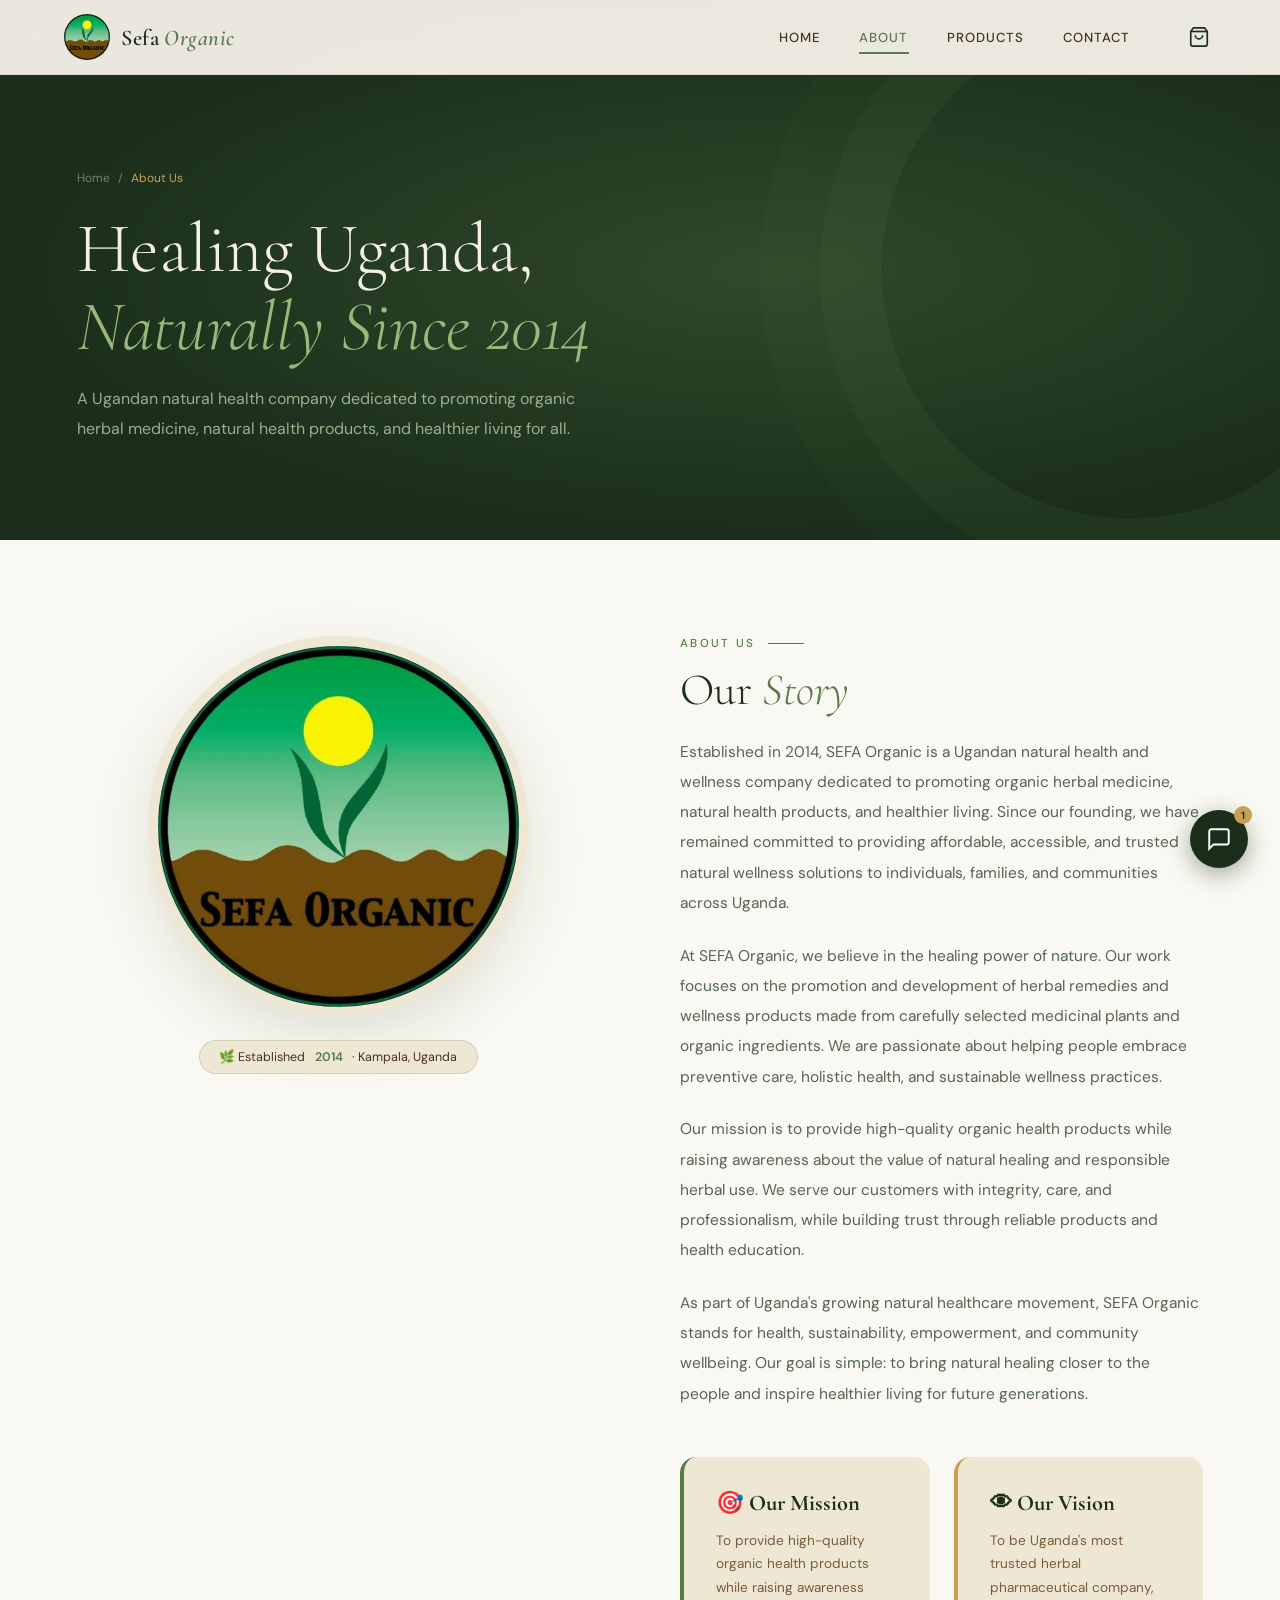
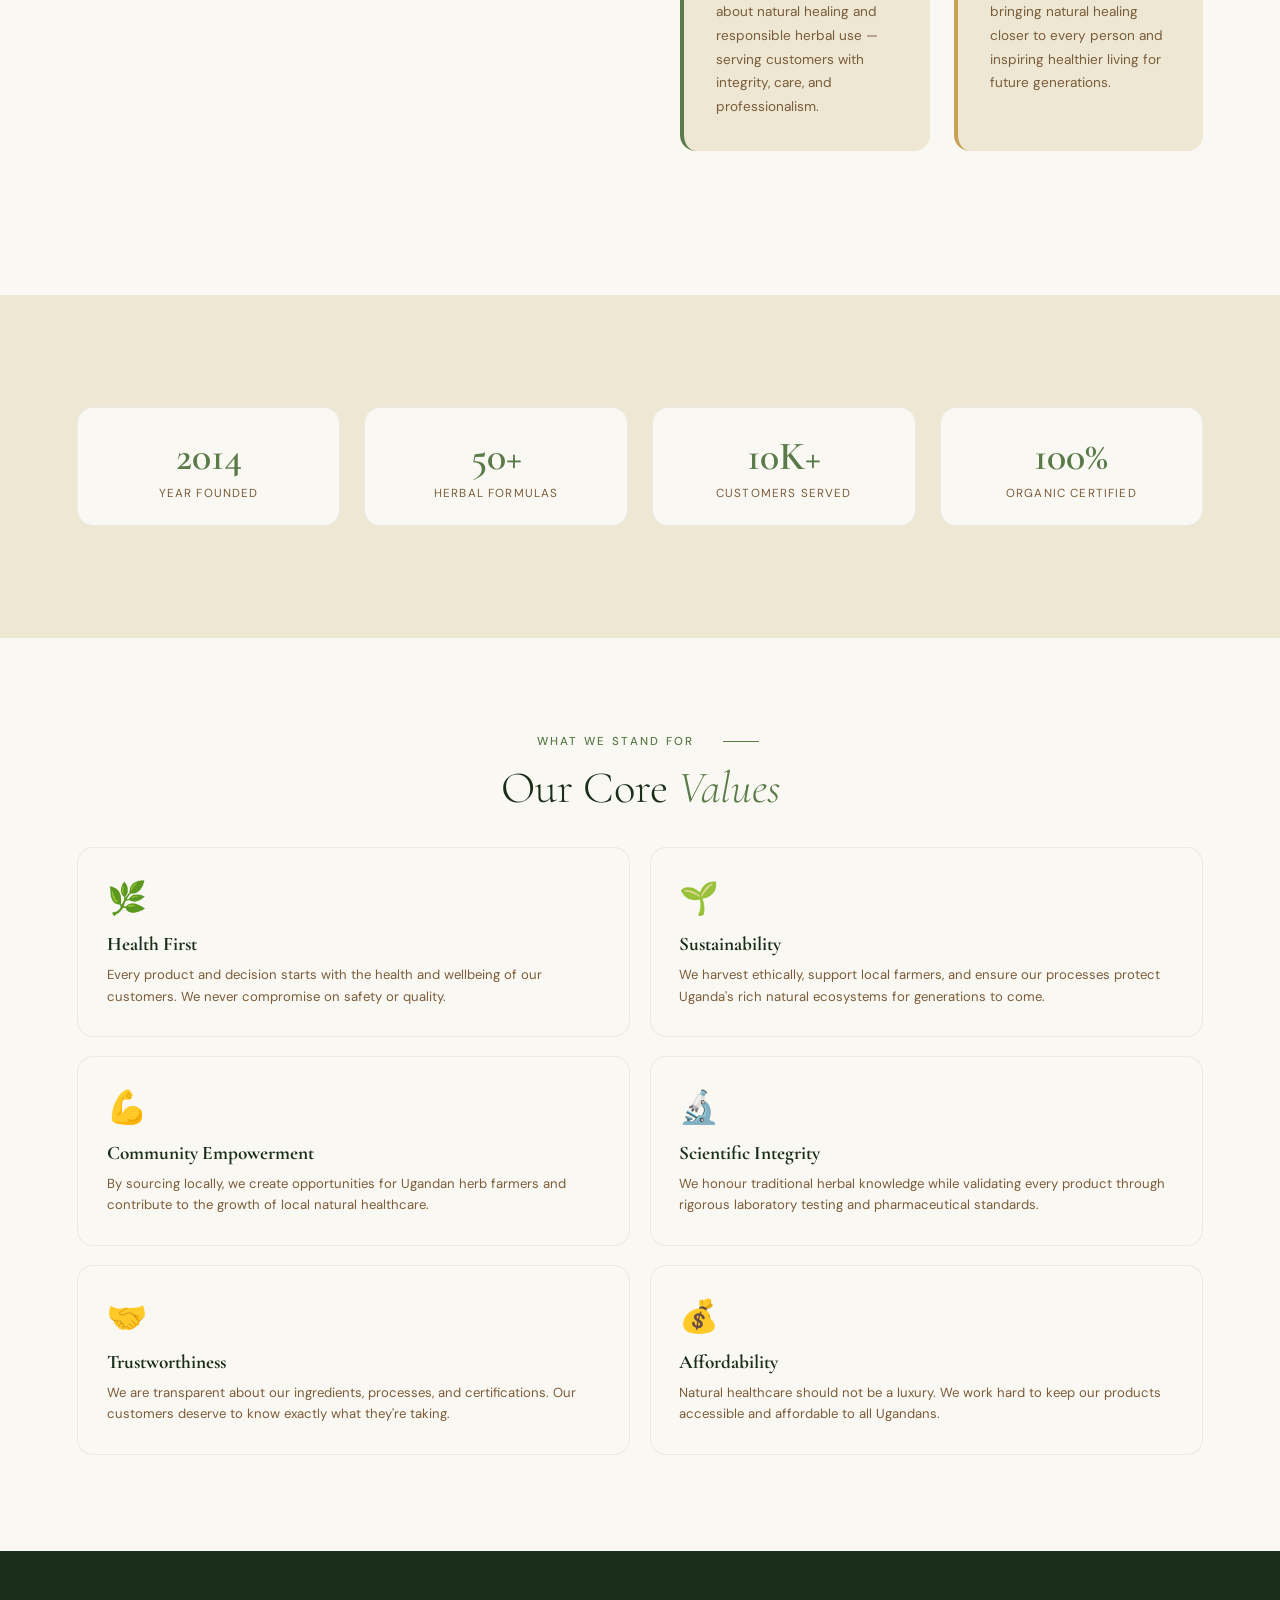
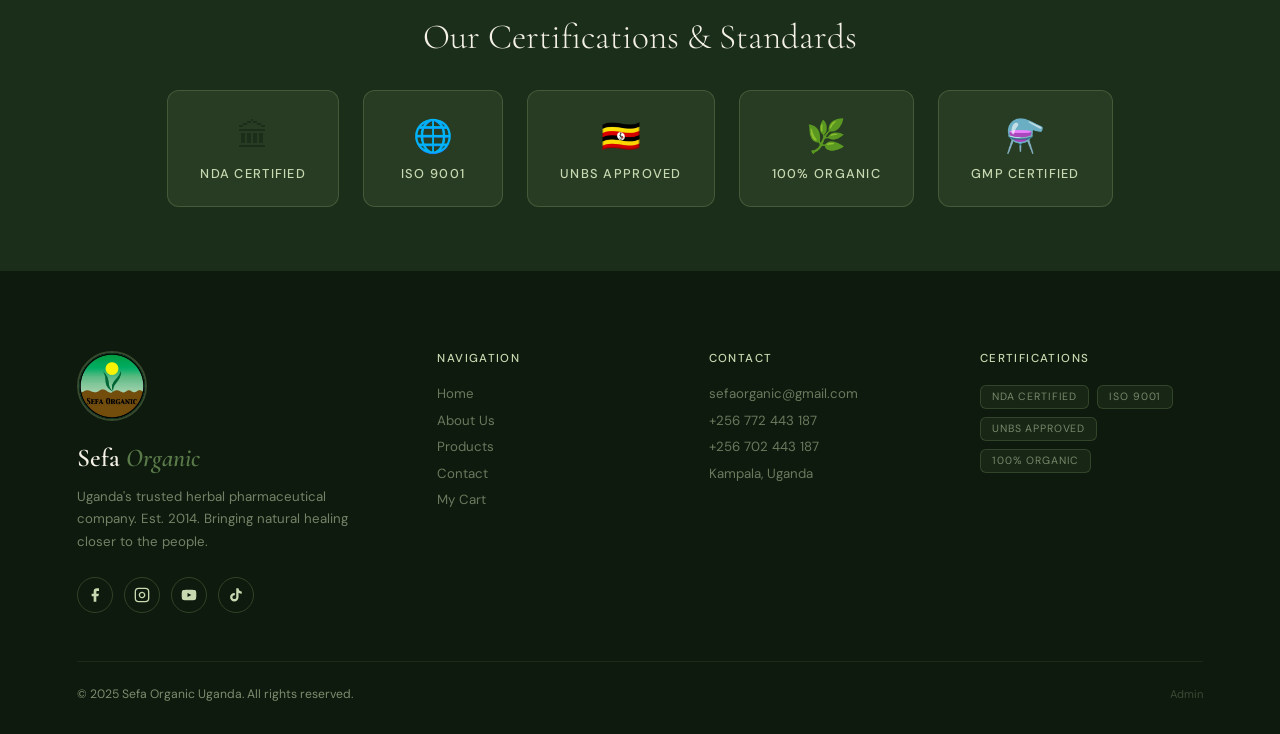
==== about.html @ 1a02163e "Add files via upload" ====
<!DOCTYPE html>
<html lang="en">
<head>
<meta charset="UTF-8">
<meta name="viewport" content="width=device-width, initial-scale=1.0">
<title>About Us — Sefa Organic Uganda</title>
<link rel="icon" type="image/jpeg" href="[data-uri]">
<link rel="stylesheet" href="style.css">
<style>
.about-hero { min-height:60vh; background:var(--forest); display:flex; align-items:center; position:relative; overflow:hidden; padding-top:var(--nav-h); }
.about-hero::before { content:''; position:absolute; inset:0; background:radial-gradient(ellipse at 60% 50%, rgba(90,122,74,0.35), transparent 70%); }
.about-hero::after { content:''; position:absolute; right:-100px; top:50%; transform:translateY(-50%); width:500px; height:500px; border-radius:50%; border:1px solid rgba(154,184,122,0.1); box-shadow:0 0 0 60px rgba(154,184,122,0.04), 0 0 0 120px rgba(154,184,122,0.02); }
.about-hero-inner { position:relative; z-index:2; padding:0 6vw; }
.about-hero h1 { font-family:'Cormorant Garamond',serif; font-size:clamp(3rem,5.5vw,5rem); font-weight:300; color:var(--cream); line-height:1.1; margin-bottom:1.2rem; animation:fadeUp 0.9s ease both; }
.about-hero h1 em { color:var(--leaf); font-style:italic; }
.about-hero p { font-size:1rem; color:rgba(200,216,176,0.75); max-width:520px; line-height:1.85; animation:fadeUp 0.9s 0.3s ease both; }
@keyframes fadeUp { from{opacity:0;transform:translateY(28px)} to{opacity:1;transform:none} }

.about-full-grid { display:grid; grid-template-columns:1fr 1fr; gap:5rem; align-items:start; }
.about-sticky { position:sticky; top:calc(var(--nav-h) + 2rem); }
.about-logo-display {
  width:100%; aspect-ratio:1; background:var(--parchment); border-radius:50%;
  display:flex; align-items:center; justify-content:center;
  box-shadow: 0 20px 60px rgba(26,46,26,0.12); overflow:hidden; max-width:380px; margin:0 auto;
}
.about-logo-display img { width:95%; height:95%; object-fit:contain; border-radius:50%; }
.about-est-badge {
  display:inline-flex; align-items:center; gap:0.6rem;
  background:var(--parchment); border:1px solid rgba(90,122,74,0.2);
  border-radius:50px; padding:0.5rem 1.2rem; margin-top:1.5rem;
  font-size:0.78rem; color:var(--earth);
}
.about-est-badge strong { color:var(--sage); font-weight:600; }

.prose p { font-size:0.97rem; line-height:1.95; color:rgba(26,46,26,0.73); margin-bottom:1.4rem; }

.mission-vision-grid { display:grid; grid-template-columns:1fr 1fr; gap:1.5rem; margin:3rem 0; }
.mv-card { background:var(--parchment); border-radius:16px; padding:2rem; border-left:4px solid; }
.mv-card.mission { border-color:var(--sage); }
.mv-card.vision { border-color:var(--gold); }
.mv-card h3 { font-family:'Cormorant Garamond',serif; font-size:1.4rem; color:var(--forest); margin-bottom:0.8rem; display:flex; align-items:center; gap:0.6rem; }
.mv-card p { font-size:0.85rem; line-height:1.75; color:var(--bark); }

.stats-about { display:grid; grid-template-columns:repeat(4,1fr); gap:1.5rem; margin:3rem 0; }
.stat-about { text-align:center; padding:1.5rem; background:var(--white); border-radius:16px; border:1px solid rgba(90,122,74,0.1); }
.stat-about-num { font-family:'Cormorant Garamond',serif; font-size:2.5rem; font-weight:600; color:var(--sage); }
.stat-about-label { font-size:0.73rem; text-transform:uppercase; letter-spacing:0.1em; color:var(--bark); margin-top:0.3rem; }

.values-section-grid { display:grid; grid-template-columns:repeat(2,1fr); gap:1.2rem; margin-top:2rem; }
.val-card { background:var(--white); border-radius:16px; padding:1.8rem; border:1px solid rgba(90,122,74,0.1); transition:all 0.3s; }
.val-card:hover { border-color:var(--sage); transform:translateY(-3px); box-shadow:0 10px 30px rgba(26,46,26,0.08); }
.val-icon { font-size:2rem; margin-bottom:0.8rem; }
.val-card h3 { font-family:'Cormorant Garamond',serif; font-size:1.2rem; color:var(--forest); margin-bottom:0.5rem; }
.val-card p { font-size:0.82rem; color:var(--bark); line-height:1.65; }

.team-section { background:var(--parchment); }
.cert-strip { background:var(--forest); padding:4rem 6vw; text-align:center; }
.cert-strip h2 { font-family:'Cormorant Garamond',serif; font-size:2.2rem; font-weight:300; color:var(--cream); margin-bottom:2rem; }
.certs-row { display:flex; justify-content:center; gap:1.5rem; flex-wrap:wrap; }
.cert-box { background:rgba(154,184,122,0.1); border:1px solid rgba(154,184,122,0.25); border-radius:12px; padding:1.5rem 2rem; text-align:center; min-width:140px; }
.cert-box-icon { font-size:2rem; margin-bottom:0.5rem; }
.cert-box-title { font-size:0.8rem; text-transform:uppercase; letter-spacing:0.1em; color:var(--mist); font-weight:500; }

@media(max-width:900px) {
  .about-full-grid { grid-template-columns:1fr; }
  .about-sticky { position:static; }
  .mission-vision-grid { grid-template-columns:1fr; }
  .stats-about { grid-template-columns:repeat(2,1fr); }
  .values-section-grid { grid-template-columns:1fr; }
}
</style>
</head>
<body>
<div id="nav-placeholder"></div>

<!-- HERO -->
<section class="about-hero">
  <div class="about-hero-inner">
    <div class="breadcrumb"><a href="index.html">Home</a> / <span>About Us</span></div>
    <h1>Healing Uganda,<br><em>Naturally Since 2014</em></h1>
    <p>A Ugandan natural health company dedicated to promoting organic herbal medicine, natural health products, and healthier living for all.</p>
  </div>
</section>

<!-- MAIN ABOUT CONTENT -->
<section class="section">
  <div class="about-full-grid">
    <div class="about-sticky reveal-left">
      <div class="about-logo-display">
        <img src="[data-uri]" alt="Sefa Organic Logo">
      </div>
      <div style="text-align:center">
        <div class="about-est-badge">🌿 Established <strong>2014</strong> · Kampala, Uganda</div>
      </div>
    </div>
    <div class="reveal-right">
      <div class="section-tag">About Us</div>
      <h2 class="section-title">Our <em>Story</em></h2>
      <div class="prose">
        <p>Established in 2014, SEFA Organic is a Ugandan natural health and wellness company dedicated to promoting organic herbal medicine, natural health products, and healthier living. Since our founding, we have remained committed to providing affordable, accessible, and trusted natural wellness solutions to individuals, families, and communities across Uganda.</p>
        <p>At SEFA Organic, we believe in the healing power of nature. Our work focuses on the promotion and development of herbal remedies and wellness products made from carefully selected medicinal plants and organic ingredients. We are passionate about helping people embrace preventive care, holistic health, and sustainable wellness practices.</p>
        <p>Our mission is to provide high-quality organic health products while raising awareness about the value of natural healing and responsible herbal use. We serve our customers with integrity, care, and professionalism, while building trust through reliable products and health education.</p>
        <p>As part of Uganda's growing natural healthcare movement, SEFA Organic stands for health, sustainability, empowerment, and community wellbeing. Our goal is simple: to bring natural healing closer to the people and inspire healthier living for future generations.</p>
      </div>

      <div class="mission-vision-grid">
        <div class="mv-card mission">
          <h3>🎯 Our Mission</h3>
          <p>To provide high-quality organic health products while raising awareness about natural healing and responsible herbal use — serving customers with integrity, care, and professionalism.</p>
        </div>
        <div class="mv-card vision">
          <h3>👁 Our Vision</h3>
          <p>To be Uganda's most trusted herbal pharmaceutical company, bringing natural healing closer to every person and inspiring healthier living for future generations.</p>
        </div>
      </div>
    </div>
  </div>
</section>

<!-- STATS -->
<section class="section-sm section-parchment">
  <div class="stats-about reveal">
    <div class="stat-about"><div class="stat-about-num">2014</div><div class="stat-about-label">Year Founded</div></div>
    <div class="stat-about"><div class="stat-about-num">50+</div><div class="stat-about-label">Herbal Formulas</div></div>
    <div class="stat-about"><div class="stat-about-num">10K+</div><div class="stat-about-label">Customers Served</div></div>
    <div class="stat-about"><div class="stat-about-num">100%</div><div class="stat-about-label">Organic Certified</div></div>
  </div>
</section>

<!-- VALUES -->
<section class="section">
  <div class="reveal" style="text-align:center;margin-bottom:1rem">
    <div class="section-tag" style="justify-content:center">&nbsp;&nbsp;&nbsp;What We Stand For&nbsp;&nbsp;&nbsp;</div>
    <h2 class="section-title">Our Core <em>Values</em></h2>
  </div>
  <div class="values-section-grid reveal">
    <div class="val-card"><div class="val-icon">🌿</div><h3>Health First</h3><p>Every product and decision starts with the health and wellbeing of our customers. We never compromise on safety or quality.</p></div>
    <div class="val-card"><div class="val-icon">🌱</div><h3>Sustainability</h3><p>We harvest ethically, support local farmers, and ensure our processes protect Uganda's rich natural ecosystems for generations to come.</p></div>
    <div class="val-card"><div class="val-icon">💪</div><h3>Community Empowerment</h3><p>By sourcing locally, we create opportunities for Ugandan herb farmers and contribute to the growth of local natural healthcare.</p></div>
    <div class="val-card"><div class="val-icon">🔬</div><h3>Scientific Integrity</h3><p>We honour traditional herbal knowledge while validating every product through rigorous laboratory testing and pharmaceutical standards.</p></div>
    <div class="val-card"><div class="val-icon">🤝</div><h3>Trustworthiness</h3><p>We are transparent about our ingredients, processes, and certifications. Our customers deserve to know exactly what they're taking.</p></div>
    <div class="val-card"><div class="val-icon">💰</div><h3>Affordability</h3><p>Natural healthcare should not be a luxury. We work hard to keep our products accessible and affordable to all Ugandans.</p></div>
  </div>
</section>

<!-- CERTIFICATIONS -->
<div class="cert-strip reveal">
  <h2>Our Certifications & Standards</h2>
  <div class="certs-row">
    <div class="cert-box"><div class="cert-box-icon">🏛</div><div class="cert-box-title">NDA Certified</div></div>
    <div class="cert-box"><div class="cert-box-icon">🌐</div><div class="cert-box-title">ISO 9001</div></div>
    <div class="cert-box"><div class="cert-box-icon">🇺🇬</div><div class="cert-box-title">UNBS Approved</div></div>
    <div class="cert-box"><div class="cert-box-icon">🌿</div><div class="cert-box-title">100% Organic</div></div>
    <div class="cert-box"><div class="cert-box-icon">⚗️</div><div class="cert-box-title">GMP Certified</div></div>
  </div>
</div>

<div id="footer-placeholder"></div>
<div id="chatbot-placeholder"></div>
<script src="shared.js"></script>
<script>
document.getElementById('nav-placeholder').innerHTML = renderHeader('About');
document.getElementById('footer-placeholder').innerHTML = renderFooter();
document.getElementById('chatbot-placeholder').innerHTML = renderChatbot();
updateCartBadge();
initReveal();
</script>
</body>
</html>
---- style.css ----
/* ══════════════════════════════════════════════
   SEFA ORGANIC — MASTER STYLESHEET
   ══════════════════════════════════════════════ */
@import url('https://fonts.googleapis.com/css2?family=Cormorant+Garamond:ital,wght@0,300;0,400;0,600;1,300;1,400&family=DM+Sans:wght@300;400;500&display=swap');

:root {
  --forest: #1a2e1a;
  --moss: #2d4a2d;
  --sage: #5a7a4a;
  --herb: #7a9a5a;
  --leaf: #9ab87a;
  --mist: #c8d8b0;
  --cream: #f4f0e6;
  --parchment: #ede7d3;
  --bark: #7a5c3a;
  --earth: #4a3020;
  --gold: #c8a055;
  --gold-light: #e0c080;
  --white: #faf8f2;
  --nav-h: 74px;
}

*, *::before, *::after { margin:0; padding:0; box-sizing:border-box; }
html { scroll-behavior:smooth; }
body { font-family:'DM Sans',sans-serif; background:var(--white); color:var(--forest); overflow-x:hidden; }

/* ── NAV ── */
#main-nav {
  position:fixed; top:0; left:0; right:0; z-index:1000;
  background:rgba(244,240,230,0.96); backdrop-filter:blur(16px);
  border-bottom:1px solid rgba(90,122,74,0.15);
  animation: navSlide 0.6s ease both;
}
@keyframes navSlide { from{transform:translateY(-100%); opacity:0} to{transform:none;opacity:1} }
.nav-inner {
  display:flex; align-items:center; gap:2rem;
  padding:0.8rem 5vw; height:var(--nav-h);
}
.nav-brand { display:flex; align-items:center; gap:0.7rem; text-decoration:none; flex-shrink:0; }
.nav-logo-img { width:46px; height:46px; border-radius:50%; object-fit:cover; transition:transform 0.4s; }
.nav-brand:hover .nav-logo-img { transform:rotate(10deg) scale(1.05); }
.nav-brand-text { font-family:'Cormorant Garamond',serif; font-size:1.4rem; font-weight:600; color:var(--forest); letter-spacing:0.02em; }
.nav-brand-text em { color:var(--sage); font-style:italic; }
.nav-links { display:flex; gap:0; list-style:none; margin-left:auto; }
.nav-links a { display:block; padding:0.5rem 1.2rem; font-size:0.82rem; letter-spacing:0.08em; text-transform:uppercase; color:var(--earth); text-decoration:none; font-weight:500; transition:color 0.2s; position:relative; }
.nav-links a::after { content:''; position:absolute; bottom:0; left:50%; right:50%; height:2px; background:var(--sage); transition:all 0.3s; }
.nav-links a:hover::after, .nav-links a.active::after { left:1.2rem; right:1.2rem; }
.nav-links a:hover, .nav-links a.active { color:var(--sage); }
.nav-actions { display:flex; align-items:center; gap:1rem; }
.cart-btn { position:relative; color:var(--forest); text-decoration:none; display:flex; align-items:center; padding:0.4rem; transition:color 0.2s; }
.cart-btn:hover { color:var(--sage); }
.cart-badge { position:absolute; top:-6px; right:-6px; background:var(--gold); color:var(--forest); width:18px; height:18px; border-radius:50%; font-size:0.65rem; font-weight:700; align-items:center; justify-content:center; }
.nav-toggle { display:none; background:none; border:none; font-size:1.4rem; cursor:pointer; color:var(--forest); padding:0.3rem; }
.nav-mobile { display:none; flex-direction:column; background:var(--cream); padding:1rem 5vw 2rem; list-style:none; border-top:1px solid rgba(90,122,74,0.15); }
.nav-mobile.open { display:flex; }
.nav-mobile li a { display:block; padding:0.8rem 0; font-size:0.9rem; color:var(--earth); text-decoration:none; border-bottom:1px solid rgba(90,122,74,0.1); }

/* ── PAGE WRAPPER ── */
.page-content { padding-top:var(--nav-h); min-height:100vh; }

/* ── BUTTONS ── */
.btn-primary { background:var(--forest); color:var(--cream); padding:0.9rem 2rem; border-radius:50px; font-size:0.83rem; letter-spacing:0.08em; text-transform:uppercase; text-decoration:none; font-weight:500; display:inline-block; transition:all 0.25s; border:none; cursor:pointer; font-family:'DM Sans'; }
.btn-primary:hover { background:var(--sage); transform:translateY(-2px); box-shadow:0 8px 24px rgba(90,122,74,0.3); }
.btn-gold { background:var(--gold); color:var(--forest); padding:0.9rem 2rem; border-radius:50px; font-size:0.83rem; letter-spacing:0.08em; text-transform:uppercase; text-decoration:none; font-weight:600; display:inline-block; transition:all 0.25s; border:none; cursor:pointer; font-family:'DM Sans'; }
.btn-gold:hover { background:var(--gold-light); transform:translateY(-2px); box-shadow:0 8px 24px rgba(200,160,85,0.35); }
.btn-ghost { background:transparent; color:var(--forest); padding:0.9rem 2rem; border-radius:50px; font-size:0.83rem; letter-spacing:0.08em; text-transform:uppercase; text-decoration:none; font-weight:500; display:inline-block; transition:all 0.25s; border:1.5px solid rgba(26,46,26,0.3); cursor:pointer; font-family:'DM Sans'; }
.btn-ghost:hover { border-color:var(--sage); color:var(--sage); }

/* ── TYPOGRAPHY ── */
h1,h2,h3,h4 { font-family:'Cormorant Garamond',serif; }
.section-tag { font-size:0.72rem; letter-spacing:0.2em; text-transform:uppercase; color:var(--sage); font-weight:500; margin-bottom:0.8rem; display:flex; align-items:center; gap:0.8rem; }
.section-tag::after { content:''; flex:0 0 36px; height:1px; background:var(--sage); }
.section-title { font-size:clamp(2rem,3.5vw,3rem); font-weight:300; line-height:1.2; color:var(--forest); margin-bottom:1.2rem; }
.section-title em { font-style:italic; color:var(--sage); }

/* ── SCROLL REVEAL ── */
.reveal { opacity:0; transform:translateY(28px); transition:opacity 0.8s ease, transform 0.8s ease; }
.reveal.visible { opacity:1; transform:none; }
.reveal-left { opacity:0; transform:translateX(-30px); transition:opacity 0.8s ease, transform 0.8s ease; }
.reveal-left.visible { opacity:1; transform:none; }
.reveal-right { opacity:0; transform:translateX(30px); transition:opacity 0.8s ease, transform 0.8s ease; }
.reveal-right.visible { opacity:1; transform:none; }

/* ── FOOTER ── */
footer { background:#0d1a0d; padding:5rem 6vw 2rem; color:rgba(200,216,176,0.6); }
.footer-grid { display:grid; grid-template-columns:1.4fr 1fr 1fr 1fr; gap:3rem; margin-bottom:3rem; }
.footer-brand p { font-size:0.83rem; line-height:1.7; margin-bottom:1.5rem; color:rgba(200,216,176,0.55); }
.footer-logo-text { font-family:'Cormorant Garamond',serif; font-size:1.6rem; font-weight:600; color:var(--cream); margin-bottom:0.8rem; }
.footer-logo-text em { color:var(--sage); font-style:italic; }
.footer-social { display:flex; gap:0.7rem; }
.footer-social a { width:36px; height:36px; border-radius:50%; border:1px solid rgba(154,184,122,0.25); display:flex; align-items:center; justify-content:center; color:var(--mist); text-decoration:none; transition:all 0.2s; }
.footer-social a:hover { border-color:var(--sage); background:rgba(90,122,74,0.25); color:white; }
.footer-col h4 { font-family:'DM Sans'; font-size:0.72rem; text-transform:uppercase; letter-spacing:0.12em; color:var(--mist); margin-bottom:1.2rem; font-weight:500; }
.footer-col ul { list-style:none; display:flex; flex-direction:column; gap:0.6rem; }
.footer-col ul li a, .footer-col ul li { font-size:0.83rem; color:rgba(200,216,176,0.5); text-decoration:none; transition:color 0.2s; }
.footer-col ul li a:hover { color:var(--leaf); }
.cert-grid { display:flex; flex-wrap:wrap; gap:0.5rem; }
.cert { background:rgba(154,184,122,0.08); border:1px solid rgba(154,184,122,0.2); border-radius:6px; padding:0.28rem 0.7rem; font-size:0.66rem; letter-spacing:0.08em; text-transform:uppercase; color:rgba(200,216,176,0.55); }
.footer-bottom { border-top:1px solid rgba(154,184,122,0.1); padding-top:1.5rem; display:flex; justify-content:space-between; align-items:center; font-size:0.76rem; flex-wrap:wrap; gap:0.5rem; }

/* ── CHATBOT ── */
#chatbot-fab { position:fixed; bottom:2rem; right:2rem; z-index:999; width:58px; height:58px; background:var(--forest); color:white; border-radius:50%; display:flex; align-items:center; justify-content:center; cursor:pointer; box-shadow:0 6px 24px rgba(26,46,26,0.4); transition:all 0.3s; animation:chatPop 0.5s 1.5s both; }
@keyframes chatPop { from{transform:scale(0)} to{transform:scale(1)} }
#chatbot-fab:hover { background:var(--sage); transform:scale(1.08); }
.chat-unread { position:absolute; top:-4px; right:-4px; background:var(--gold); color:var(--forest); width:18px; height:18px; border-radius:50%; font-size:0.65rem; font-weight:700; display:flex; align-items:center; justify-content:center; }
#chatbot-window { position:fixed; bottom:6rem; right:2rem; z-index:1000; width:340px; max-height:500px; background:var(--white); border-radius:20px; box-shadow:0 20px 60px rgba(26,46,26,0.25); flex-direction:column; overflow:hidden; animation:chatSlide 0.3s ease; }
@keyframes chatSlide { from{opacity:0;transform:translateY(20px)} to{opacity:1;transform:none} }
.chat-header { background:var(--forest); color:white; padding:1rem 1.2rem; display:flex; align-items:center; gap:0.8rem; }
.chat-messages { flex:1; overflow-y:auto; padding:1rem; display:flex; flex-direction:column; gap:0.8rem; min-height:200px; max-height:260px; }
.chat-msg { display:flex; }
.chat-msg.user { justify-content:flex-end; }
.chat-bubble { padding:0.7rem 1rem; border-radius:18px; font-size:0.83rem; line-height:1.5; max-width:85%; }
.chat-msg.bot .chat-bubble { background:var(--parchment); color:var(--forest); border-bottom-left-radius:4px; }
.chat-msg.user .chat-bubble { background:var(--forest); color:var(--cream); border-bottom-right-radius:4px; }
.chat-quick { padding:0.6rem 1rem; display:flex; gap:0.4rem; flex-wrap:wrap; border-top:1px solid var(--parchment); }
.chat-quick button { background:var(--parchment); border:1px solid rgba(90,122,74,0.2); border-radius:50px; padding:0.3rem 0.8rem; font-size:0.72rem; cursor:pointer; color:var(--earth); font-family:'DM Sans'; transition:all 0.2s; }
.chat-quick button:hover { background:var(--sage); color:white; border-color:transparent; }
.chat-input-row { display:flex; padding:0.8rem 1rem; gap:0.5rem; border-top:1px solid var(--parchment); }
.chat-input-row input { flex:1; padding:0.6rem 1rem; border:1px solid rgba(90,122,74,0.2); border-radius:50px; background:var(--parchment); font-family:'DM Sans'; font-size:0.85rem; color:var(--forest); outline:none; }
.chat-input-row input:focus { border-color:var(--sage); }
.chat-input-row button { width:36px; height:36px; background:var(--sage); border:none; border-radius:50%; color:white; cursor:pointer; display:flex; align-items:center; justify-content:center; transition:background 0.2s; }
.chat-input-row button:hover { background:var(--forest); }

/* ── PRODUCT CARDS ── */
.product-card { background:var(--white); border-radius:16px; overflow:hidden; transition:transform 0.3s, box-shadow 0.3s; cursor:pointer; border:1px solid rgba(90,122,74,0.08); }
.product-card:hover { transform:translateY(-6px); box-shadow:0 20px 50px rgba(26,46,26,0.12); }
.product-img-block { height:200px; display:flex; align-items:center; justify-content:center; position:relative; overflow:hidden; }
.product-img-block img { width:100%; height:100%; object-fit:cover; }
.product-badge { position:absolute; top:0.8rem; left:0.8rem; background:var(--gold); color:var(--forest); font-size:0.66rem; letter-spacing:0.08em; text-transform:uppercase; padding:0.25rem 0.7rem; border-radius:50px; font-weight:600; }
.out-of-stock-badge { position:absolute; top:0.8rem; left:0.8rem; background:#cc4444; color:white; font-size:0.66rem; letter-spacing:0.08em; text-transform:uppercase; padding:0.25rem 0.7rem; border-radius:50px; font-weight:600; }
.product-info { padding:1.3rem; }
.product-info h3 { font-size:1.2rem; font-weight:600; color:var(--forest); margin-bottom:0.3rem; }
.product-herb-tag { font-size:0.73rem; color:var(--sage); font-style:italic; margin-bottom:0.6rem; }
.product-desc-short { font-size:0.8rem; color:var(--bark); line-height:1.55; margin-bottom:1rem; }
.product-footer { display:flex; align-items:center; justify-content:space-between; padding-top:0.8rem; border-top:1px solid var(--parchment); }
.product-price { font-family:'Cormorant Garamond',serif; font-size:1.3rem; font-weight:600; color:var(--forest); }
.product-price span { font-size:0.75rem; color:var(--bark); font-family:'DM Sans'; }
.stock-status { font-size:0.72rem; }
.stock-in { color:var(--sage); }
.stock-out { color:#cc4444; }

/* ── FORMS ── */
.form-group { display:flex; flex-direction:column; gap:0.4rem; margin-bottom:1rem; }
.form-group label { font-size:0.73rem; text-transform:uppercase; letter-spacing:0.08em; color:var(--bark); font-weight:500; }
.form-group input, .form-group select, .form-group textarea {
  padding:0.8rem 1rem; border:1.5px solid rgba(90,122,74,0.2); border-radius:10px;
  background:var(--parchment); font-size:0.9rem; color:var(--forest);
  font-family:'DM Sans'; outline:none; transition:border-color 0.2s, box-shadow 0.2s;
}
.form-group input:focus, .form-group select:focus, .form-group textarea:focus {
  border-color:var(--sage); box-shadow:0 0 0 3px rgba(90,122,74,0.1);
}
.form-group textarea { resize:vertical; min-height:100px; }
.form-row { display:grid; grid-template-columns:1fr 1fr; gap:1rem; }

/* ── STARS ── */
.stars { color:var(--gold); font-size:0.85rem; }

/* ── PARTICLE BG ── */
.particles-bg { position:absolute; inset:0; overflow:hidden; pointer-events:none; }
.particle { position:absolute; border-radius:50%; background:rgba(154,184,122,0.15); animation:particleFloat linear infinite; }

@keyframes particleFloat {
  0% { transform:translateY(100vh) rotate(0deg); opacity:0; }
  10% { opacity:1; }
  90% { opacity:1; }
  100% { transform:translateY(-100px) rotate(720deg); opacity:0; }
}

/* ── PAGE HERO BANNER ── */
.page-hero { background:var(--forest); padding:5rem 6vw 4rem; position:relative; overflow:hidden; }
.page-hero::before { content:''; position:absolute; inset:0; background:radial-gradient(ellipse at 70% 50%, rgba(90,122,74,0.3) 0%, transparent 70%); }
.page-hero-content { position:relative; z-index:1; }
.page-hero h1 { font-family:'Cormorant Garamond',serif; font-size:clamp(2.5rem,5vw,4.5rem); font-weight:300; color:var(--cream); line-height:1.1; margin-bottom:1rem; }
.page-hero h1 em { color:var(--leaf); font-style:italic; }
.page-hero p { font-size:1rem; color:rgba(200,216,176,0.75); max-width:500px; line-height:1.8; }
.breadcrumb { display:flex; align-items:center; gap:0.5rem; font-size:0.75rem; color:rgba(200,216,176,0.5); margin-bottom:1.5rem; }
.breadcrumb a { color:rgba(200,216,176,0.5); text-decoration:none; transition:color 0.2s; }
.breadcrumb a:hover { color:var(--leaf); }
.breadcrumb span { color:var(--gold); }

/* ── SECTION PADDING ── */
.section { padding:6rem 6vw; }
.section-sm { padding:4rem 6vw; }
.section-dark { background:var(--forest); }
.section-parchment { background:var(--parchment); }
.section-cream { background:var(--cream); }

/* ── RESPONSIVE ── */
@media(max-width:900px) {
  .nav-links { display:none; }
  .nav-toggle { display:block; }
  .footer-grid { grid-template-columns:1fr 1fr; gap:2rem; }
  .form-row { grid-template-columns:1fr; }
}
@media(max-width:600px) {
  .footer-grid { grid-template-columns:1fr; }
  #chatbot-window { width:calc(100vw - 2rem); right:1rem; }
  #chatbot-fab { right:1rem; bottom:1rem; }
}

/* ── TOAST ── */
#toast { position:fixed; bottom:6rem; left:50%; transform:translateX(-50%) translateY(20px); background:var(--forest); color:var(--cream); padding:0.8rem 1.8rem; border-radius:50px; font-size:0.85rem; z-index:9999; opacity:0; transition:all 0.4s; pointer-events:none; white-space:nowrap; }
#toast.show { opacity:1; transform:translateX(-50%) translateY(0); }

/* ── LOADING SPINNER ── */
.spinner { width:40px; height:40px; border:3px solid var(--parchment); border-top-color:var(--sage); border-radius:50%; animation:spin 0.8s linear infinite; }
@keyframes spin { to{transform:rotate(360deg)} }
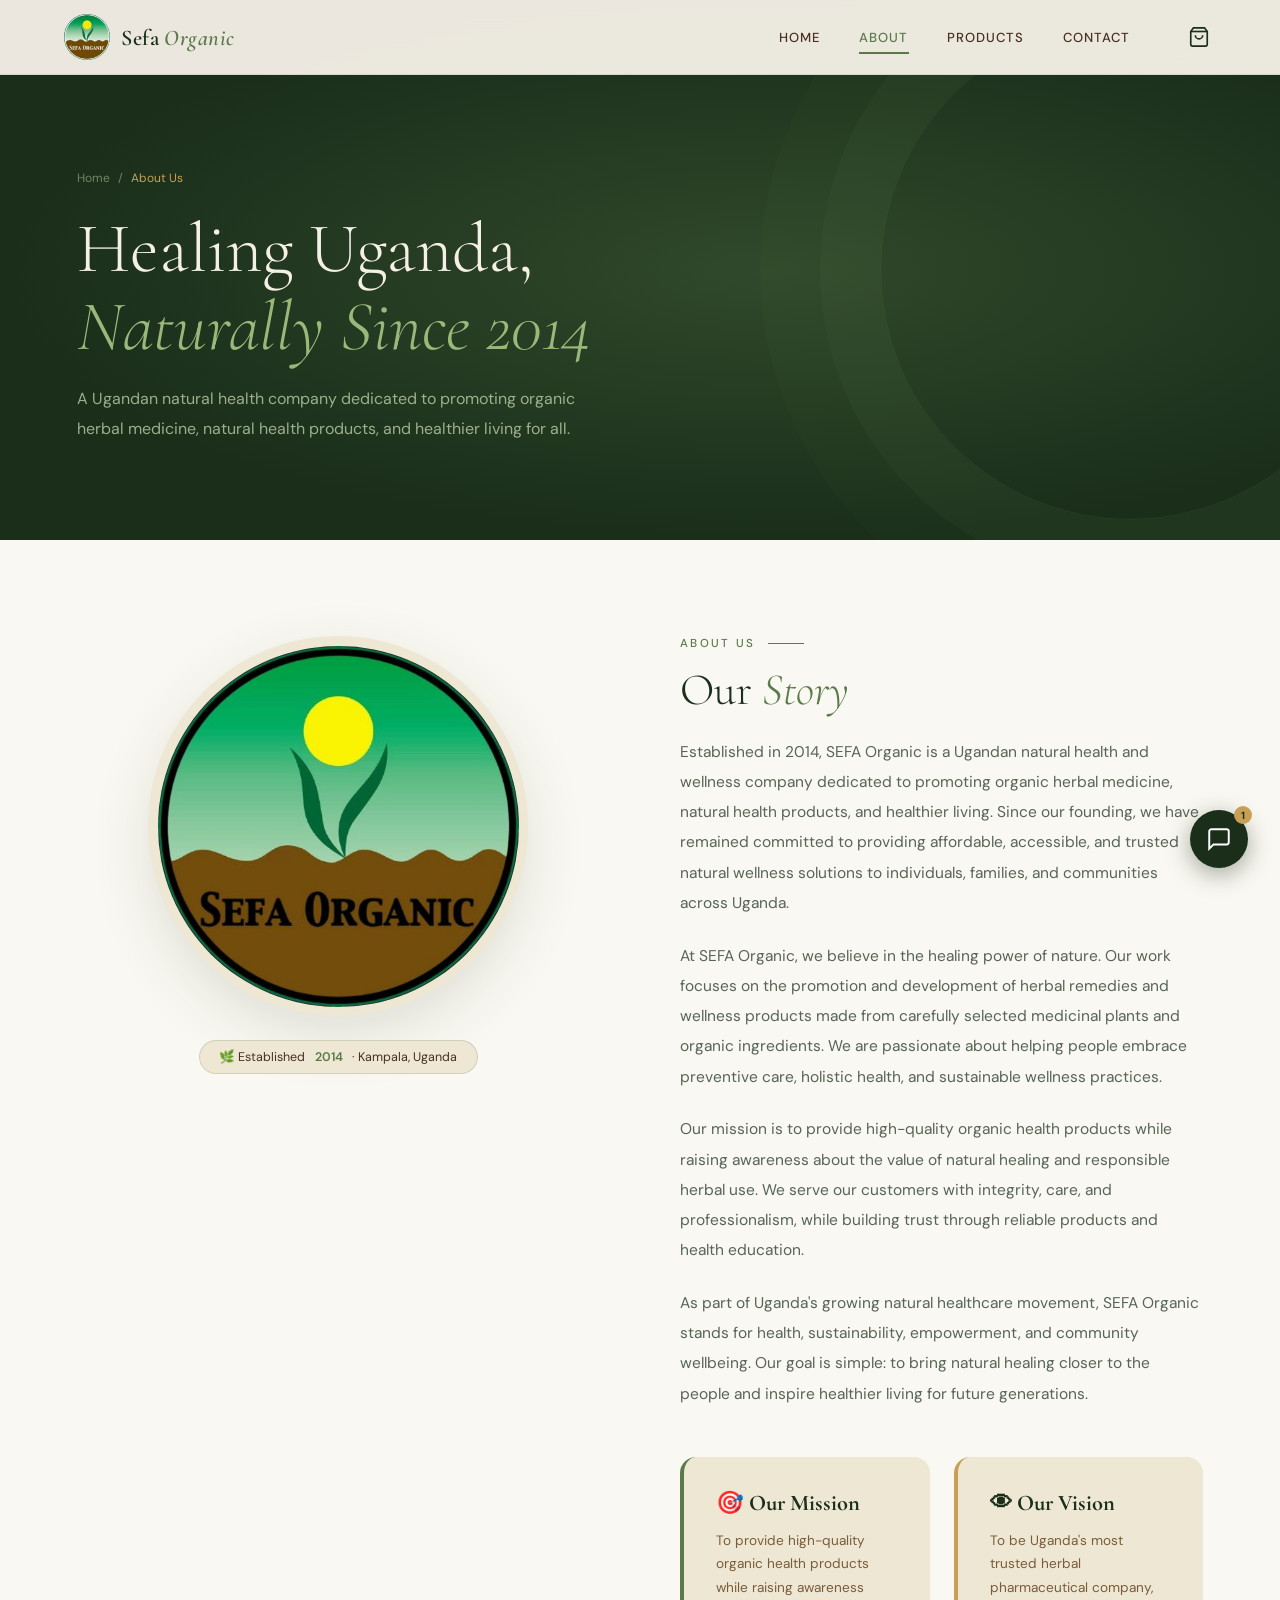
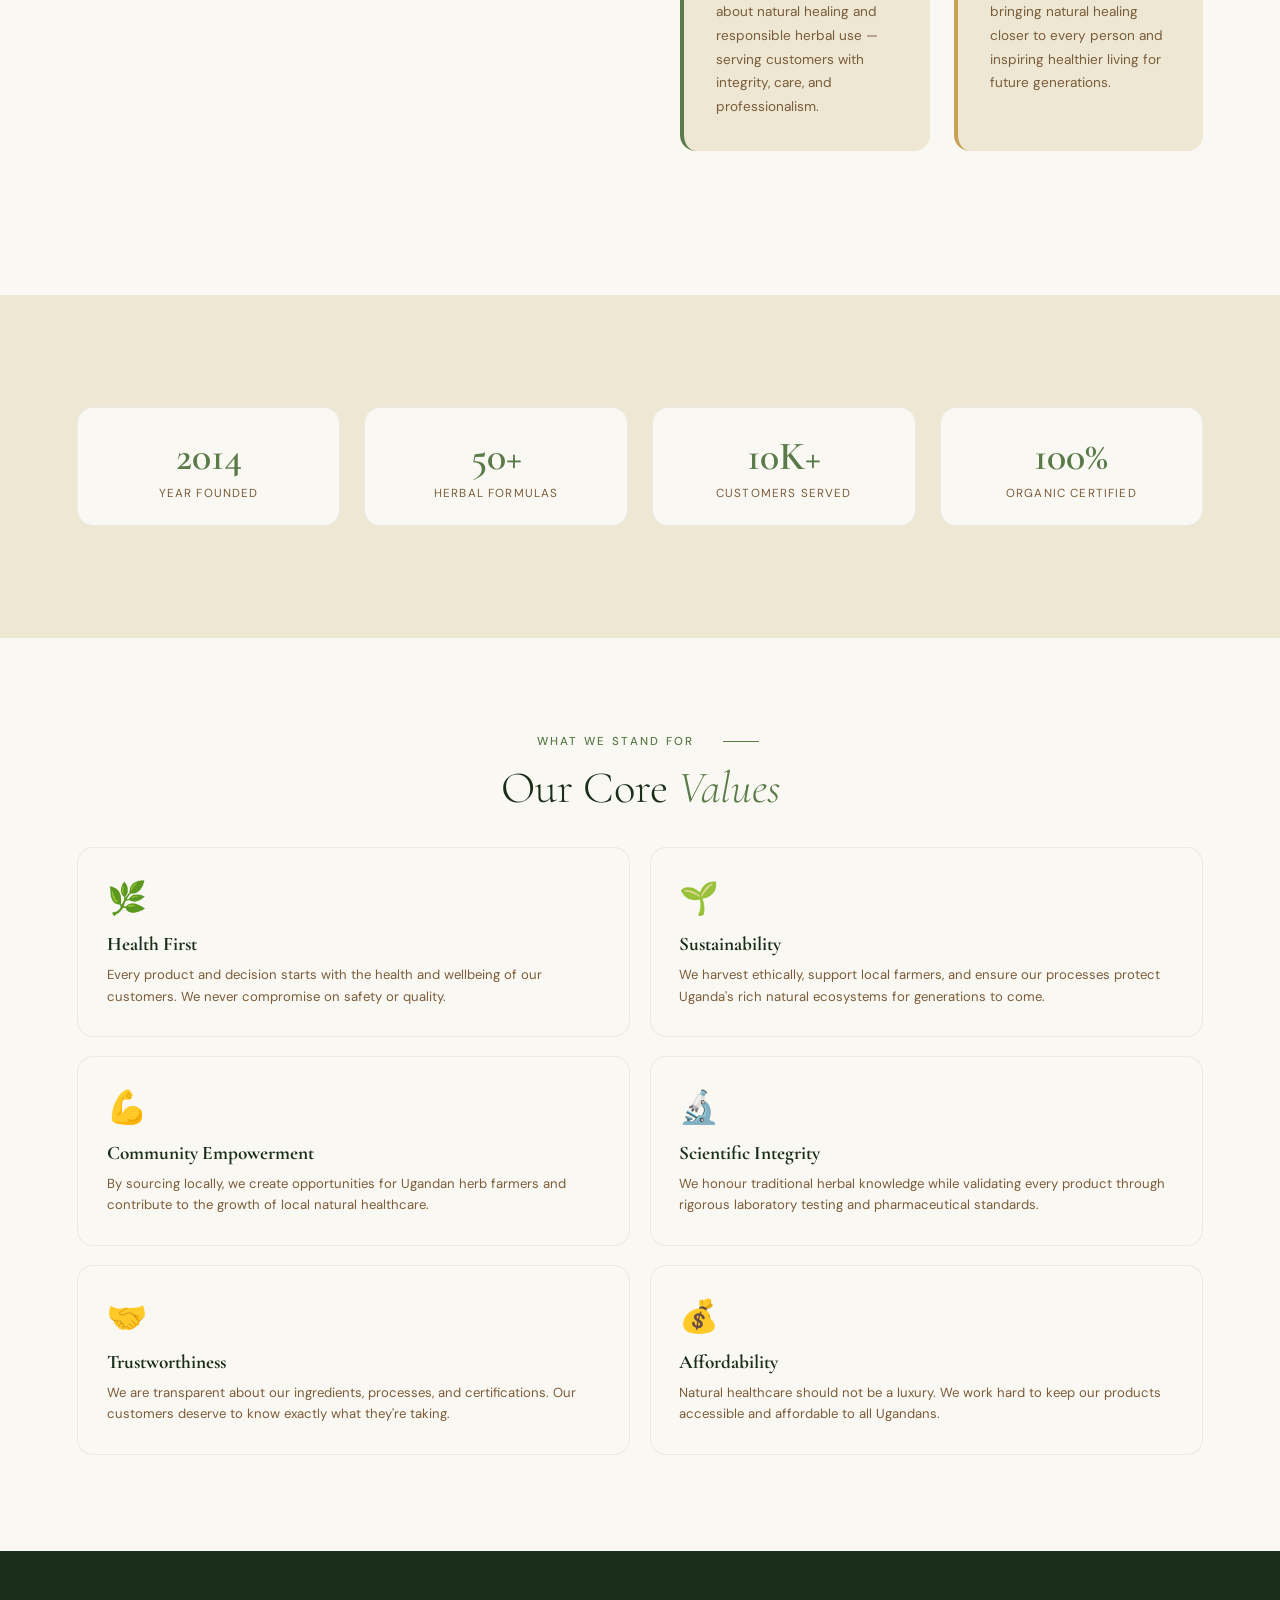
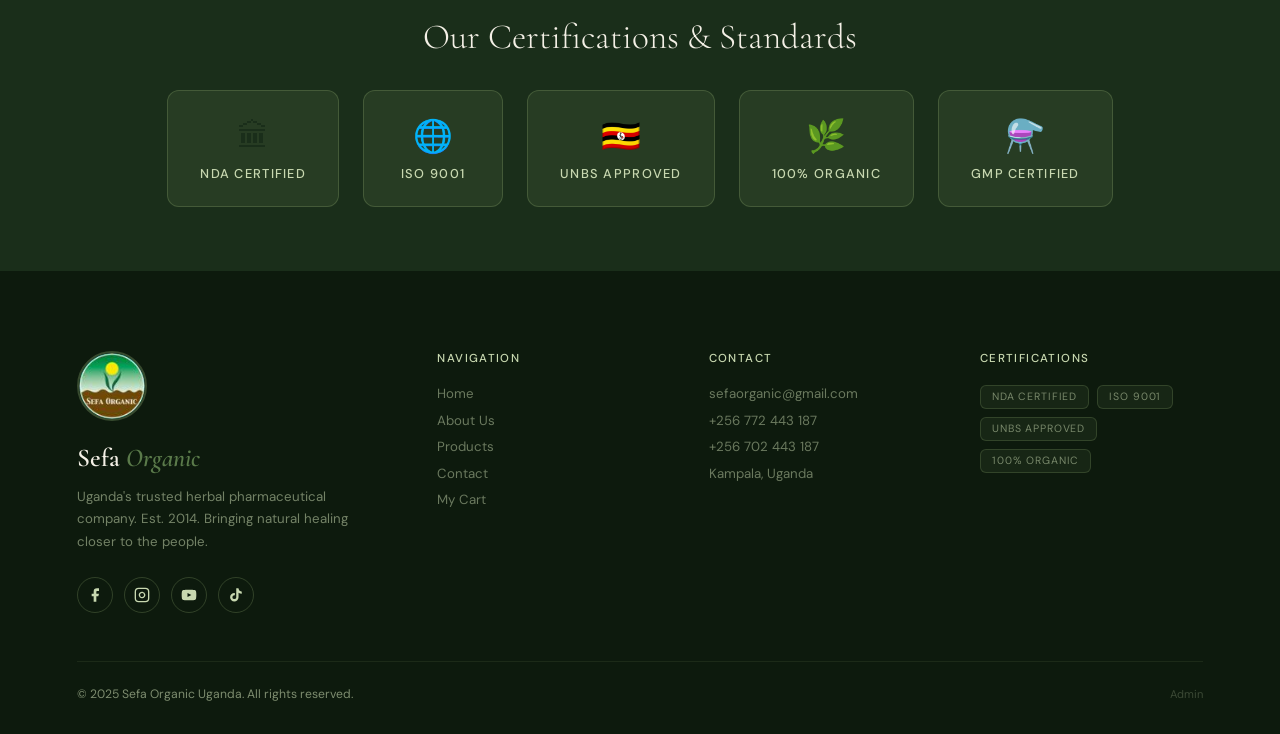
==== commit 37cc0f56: "Add files via upload" ====
--- a/about.html
+++ b/about.html
@@ -4,7 +4,7 @@
 <meta charset="UTF-8">
 <meta name="viewport" content="width=device-width, initial-scale=1.0">
 <title>About Us — Sefa Organic Uganda</title>
-<link rel="icon" type="image/jpeg" href="[data-uri]">
+<link rel="icon" type="image/jpeg" href="[data-uri]">
 <link rel="stylesheet" href="style.css">
 <style>
 .about-hero { min-height:60vh; background:var(--forest); display:flex; align-items:center; position:relative; overflow:hidden; padding-top:var(--nav-h); }
@@ -157,6 +157,7 @@
 
 <div id="footer-placeholder"></div>
 <div id="chatbot-placeholder"></div>
+<script src="images.js"></script>
 <script src="shared.js"></script>
 <script>
 document.getElementById('nav-placeholder').innerHTML = renderHeader('About');
